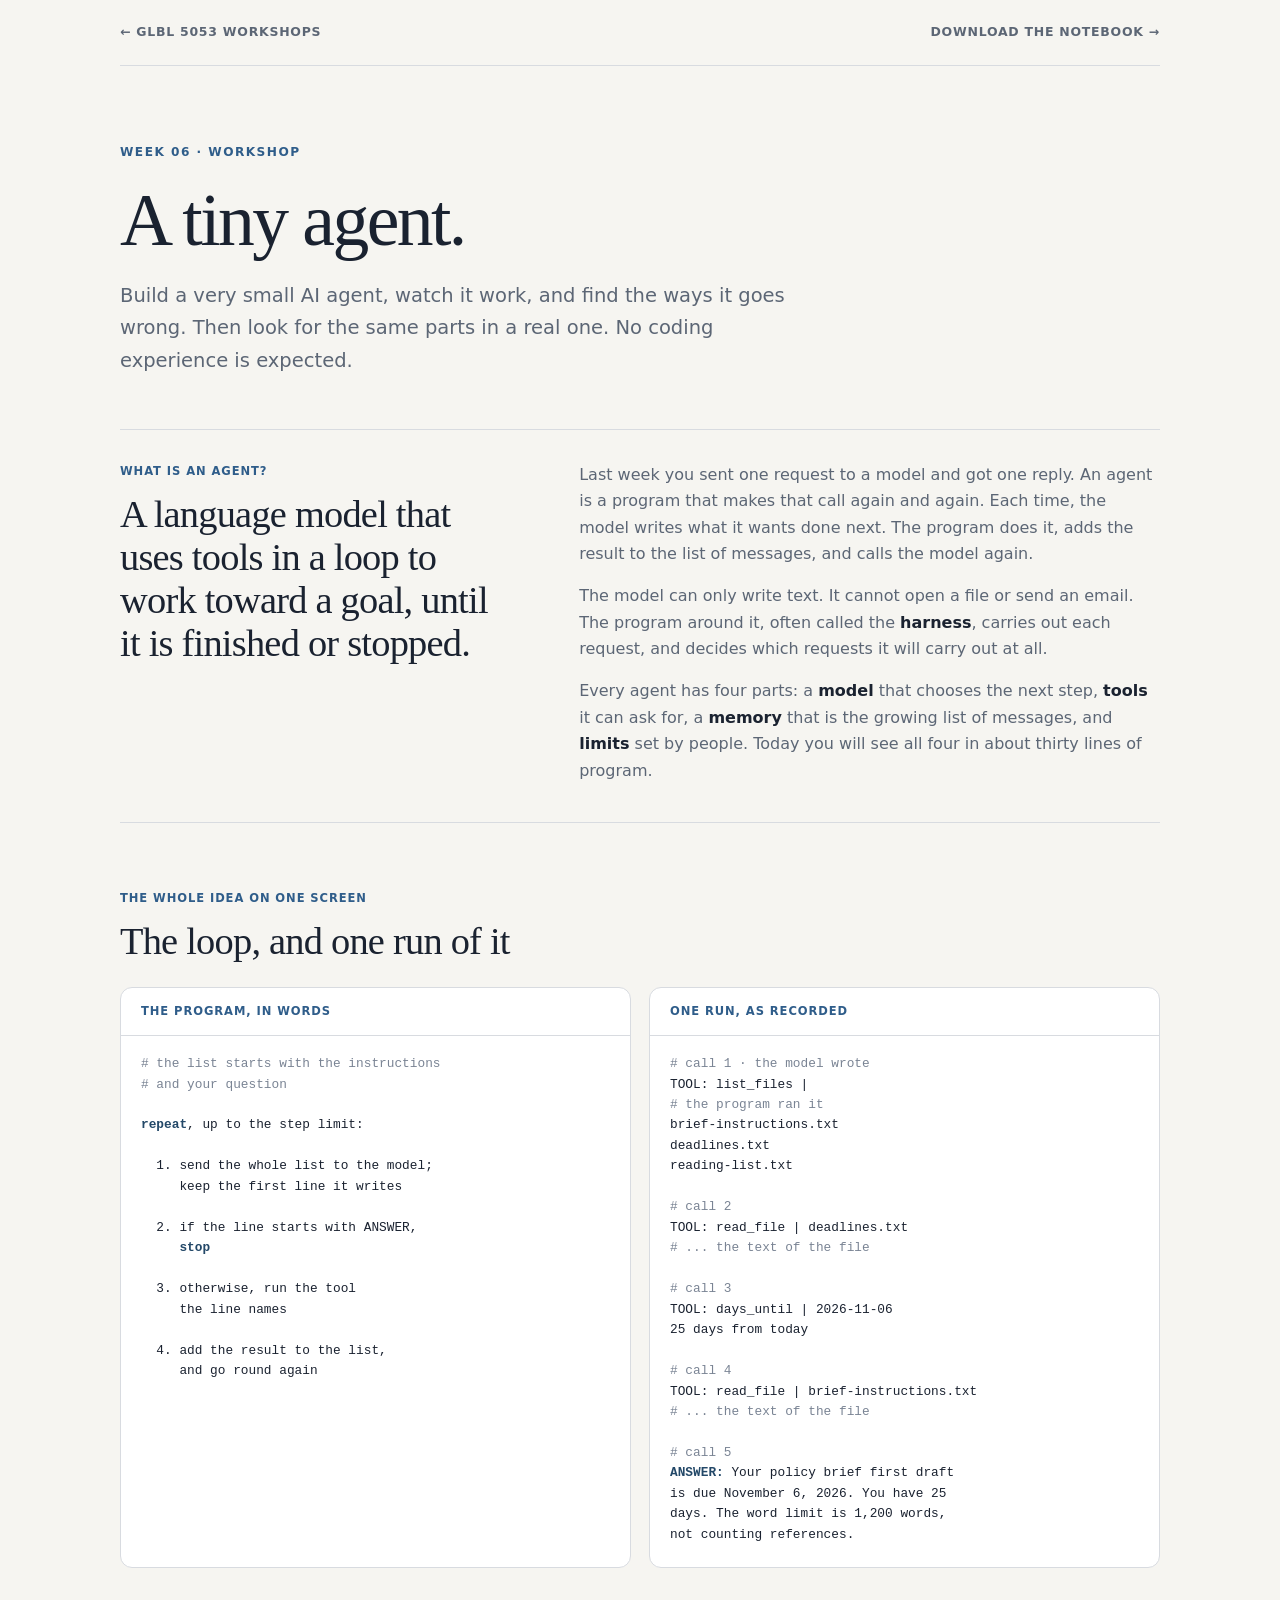
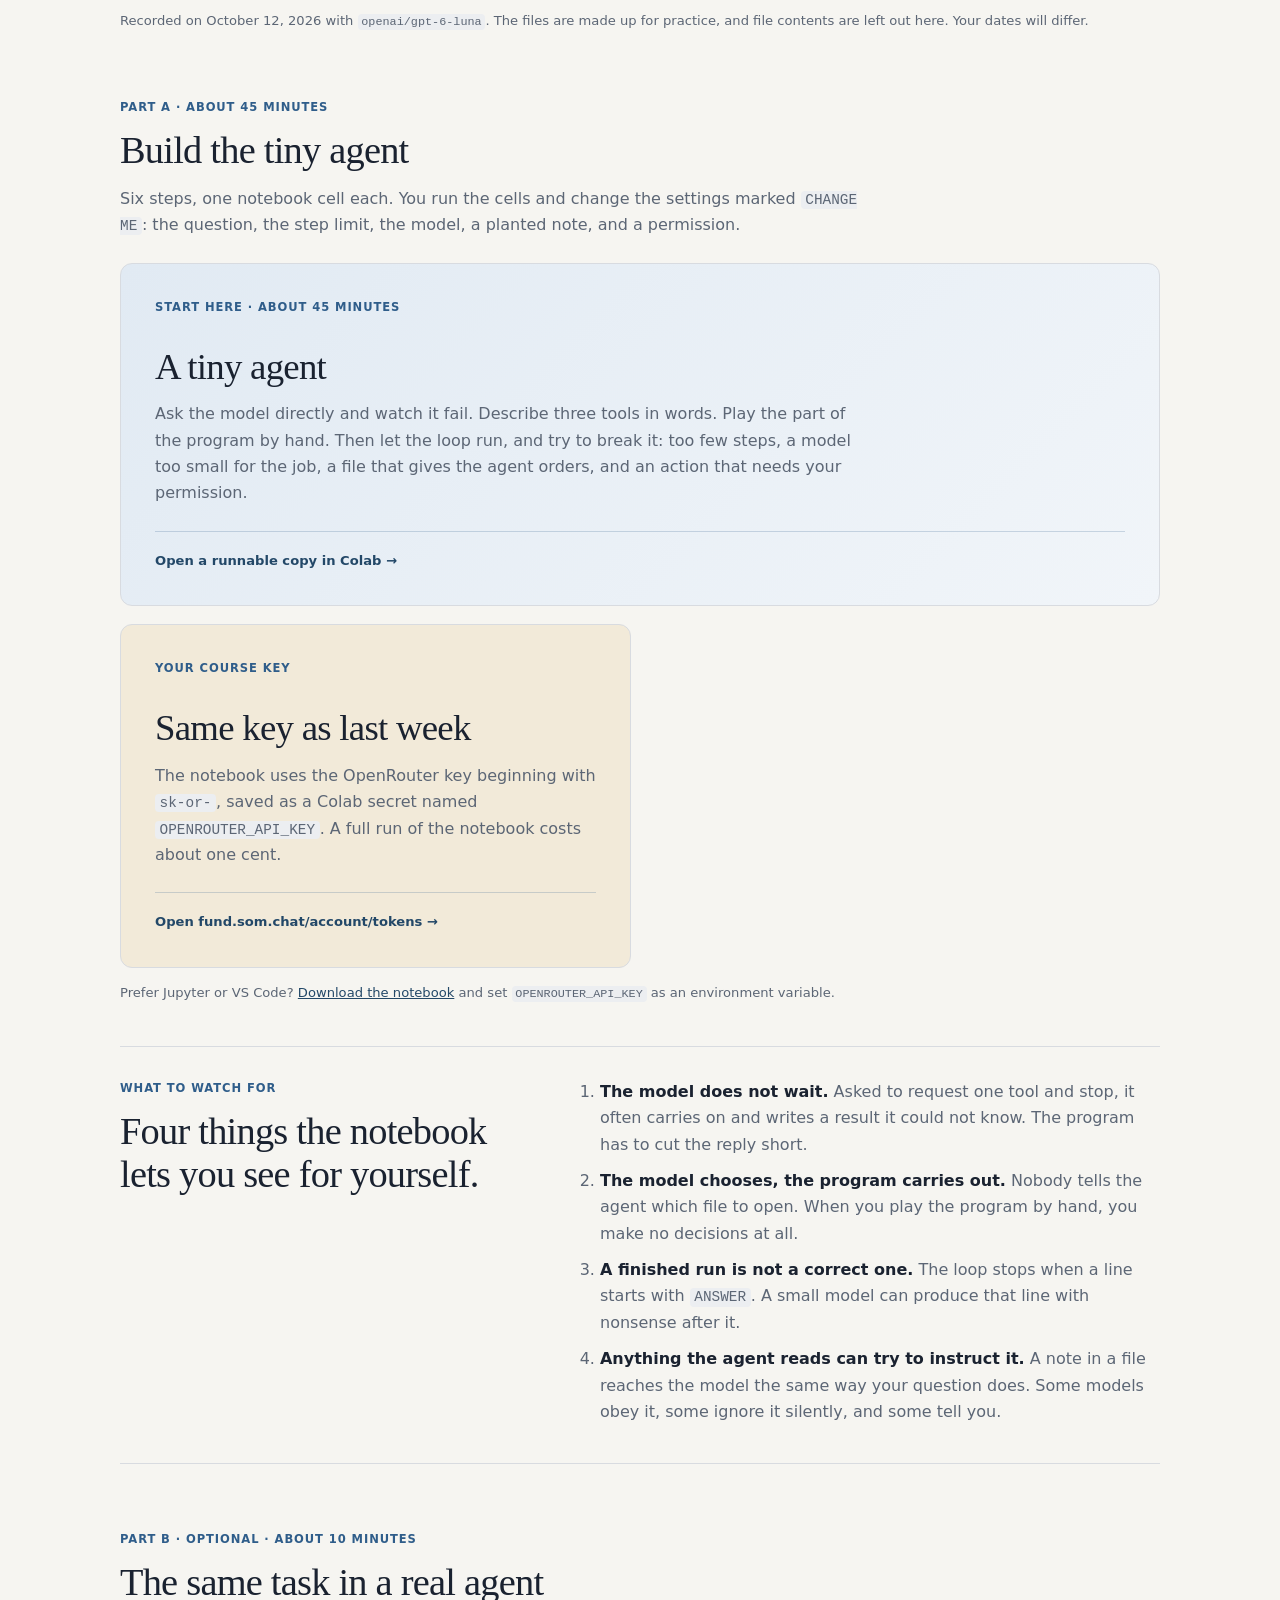
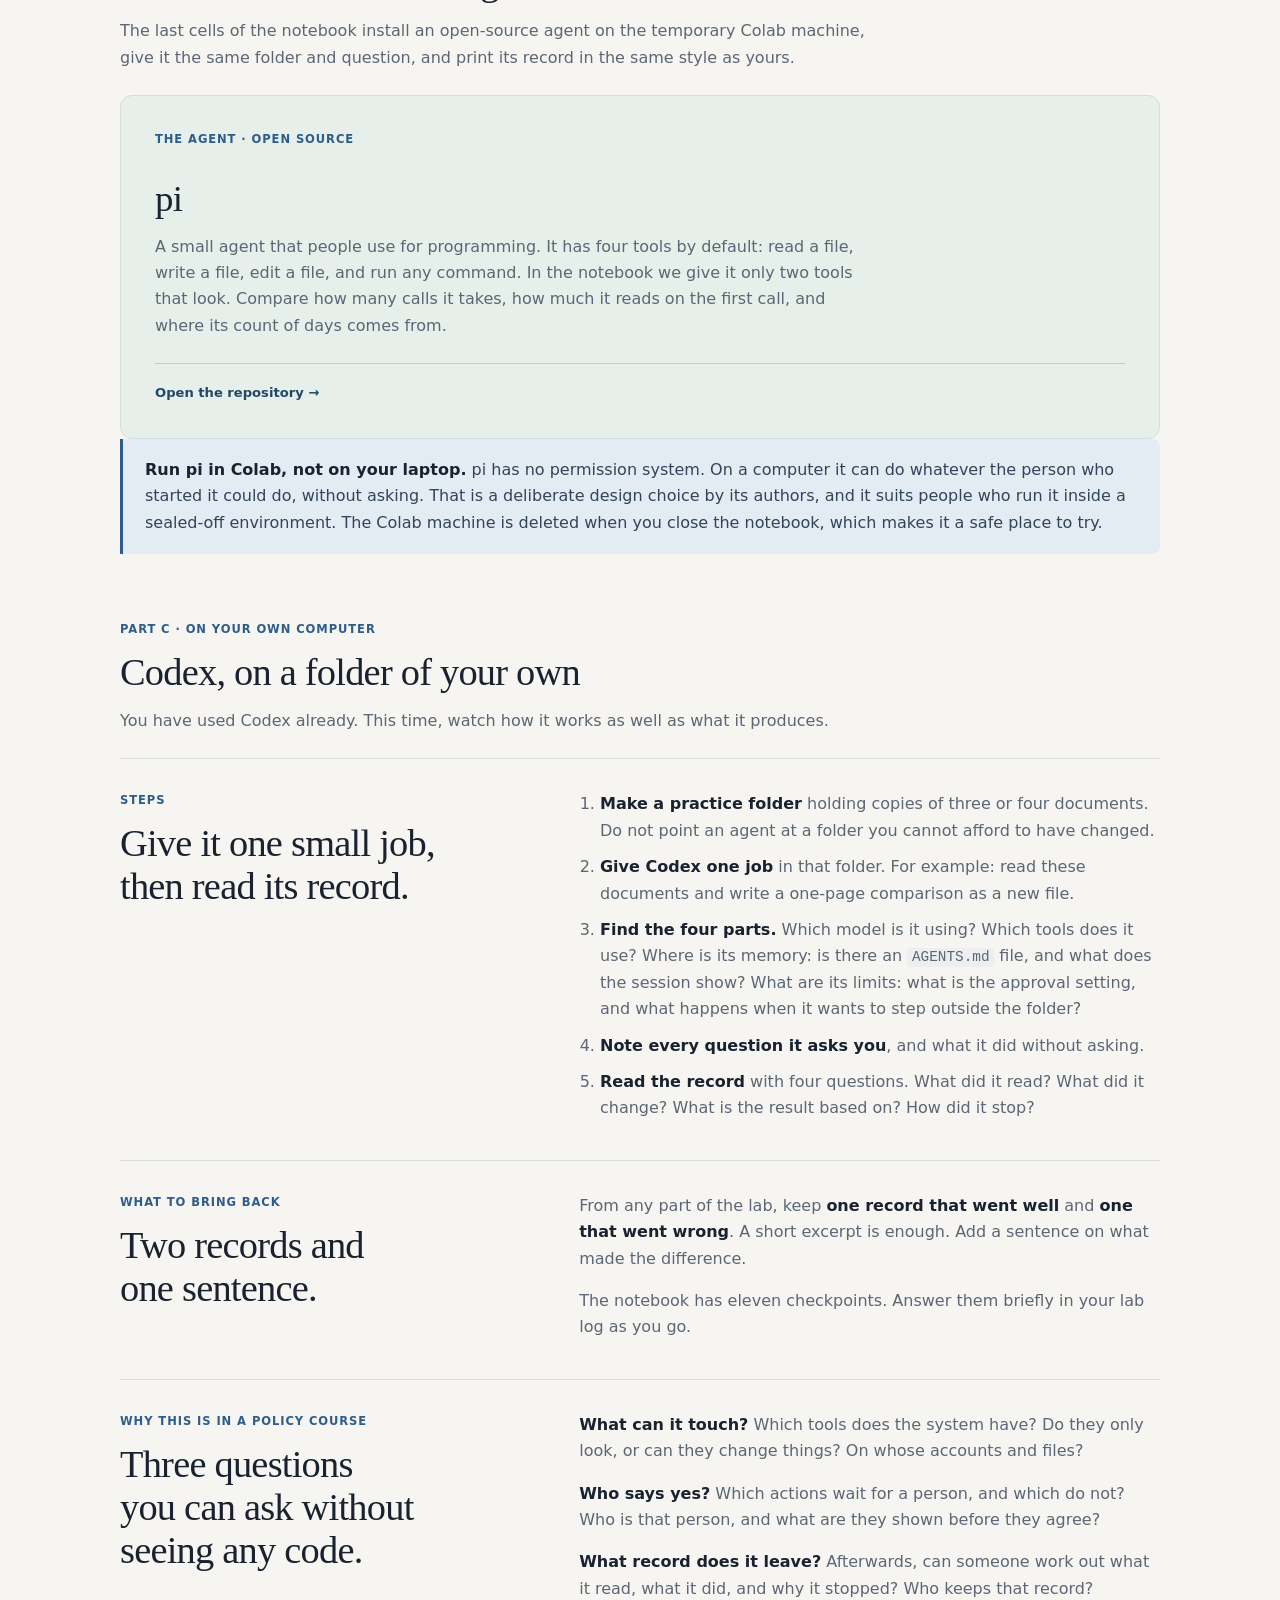
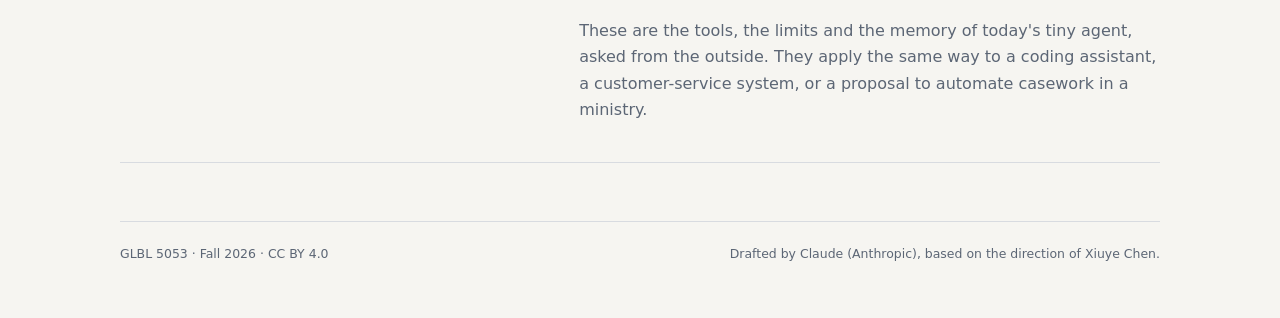
==== week-06/index.html @ 22d1cc76 "Publish Week 6: a tiny agent (lab page and notebook) Adds week-06/ with the workshop page and tiny-a" ====
<!doctype html>
<html lang="en">
<head>
  <meta charset="utf-8">
  <meta name="viewport" content="width=device-width,initial-scale=1">
  <meta name="description" content="GLBL 5053 Week 6: build a very small AI agent, watch it work, find the ways it goes wrong, and look for the same parts in a real one.">
  <meta name="theme-color" content="#f6f5f1">
  <title>Week 6 · A Tiny Agent</title>
  <link rel="stylesheet" href="../assets/site.css">
</head>
<body>
  <nav class="sitebar">
    <a href="../index.html">← GLBL 5053 Workshops</a>
    <a href="tiny-agent.ipynb" download>Download the notebook →</a>
  </nav>
  <main class="shell">
    <header class="hero">
      <p class="kicker">Week 06 · Workshop</p>
      <h1>A tiny agent.</h1>
      <p class="lede">Build a very small AI agent, watch it work, and find the ways it goes wrong. Then look for the same parts in a real one. No coding experience is expected.</p>
    </header>

    <section class="split" aria-labelledby="what">
      <div>
        <p class="eyebrow">What is an agent?</p>
        <h2 id="what">A language model that uses tools in a loop to work toward a goal, until it is finished or stopped.</h2>
      </div>
      <div class="copy">
        <p>Last week you sent one request to a model and got one reply. An agent is a program that makes that call again and again. Each time, the model writes what it wants done next. The program does it, adds the result to the list of messages, and calls the model again.</p>
        <p>The model can only write text. It cannot open a file or send an email. The program around it, often called the <strong>harness</strong>, carries out each request, and decides which requests it will carry out at all.</p>
        <p>Every agent has four parts: a <strong>model</strong> that chooses the next step, <strong>tools</strong> it can ask for, a <strong>memory</strong> that is the growing list of messages, and <strong>limits</strong> set by people. Today you will see all four in about thirty lines of program.</p>
      </div>
    </section>

    <div class="section-heading">
      <p class="eyebrow">The whole idea on one screen</p>
      <h2>The loop, and one run of it</h2>
    </div>
    <section class="wire" aria-label="The agent loop and a recorded run">
      <figure>
        <figcaption>The program, in words</figcaption>
<pre><span class="c"># the list starts with the instructions</span>
<span class="c"># and your question</span>

<span class="n">repeat</span>, up to the step limit:

  1. send the whole list to the model;
     keep the first line it writes

  2. if the line starts with ANSWER,
     <span class="n">stop</span>

  3. otherwise, run the tool
     the line names

  4. add the result to the list,
     and go round again</pre>
      </figure>
      <figure>
        <figcaption>One run, as recorded</figcaption>
<pre><span class="c"># call 1 · the model wrote</span>
TOOL: list_files |
<span class="c"># the program ran it</span>
brief-instructions.txt
deadlines.txt
reading-list.txt

<span class="c"># call 2</span>
TOOL: read_file | deadlines.txt
<span class="c"># ... the text of the file</span>

<span class="c"># call 3</span>
TOOL: days_until | 2026-11-06
25 days from today

<span class="c"># call 4</span>
TOOL: read_file | brief-instructions.txt
<span class="c"># ... the text of the file</span>

<span class="c"># call 5</span>
<span class="n">ANSWER:</span> Your policy brief first draft
is due November 6, 2026. You have 25
days. The word limit is 1,200 words,
not counting references.</pre>
      </figure>
    </section>
    <p class="caption">Recorded on October 12, 2026 with <code>openai/gpt-6-luna</code>. The files are made up for practice, and file contents are left out here. Your dates will differ.</p>

    <div class="section-heading">
      <p class="eyebrow">Part A · about 45 minutes</p>
      <h2>Build the tiny agent</h2>
      <p>Six steps, one notebook cell each. You run the cells and change the settings marked <code>CHANGE ME</code>: the question, the step limit, the model, a planted note, and a permission.</p>
    </div>
    <section class="cards" aria-label="Part A materials">
      <a class="card featured" href="https://colab.research.google.com/github/glbl5053/labs/blob/main/week-06/tiny-agent.ipynb" target="_blank" rel="noopener noreferrer">
        <span class="tag">Start here · about 45 minutes</span>
        <h3>A tiny agent</h3>
        <p>Ask the model directly and watch it fail. Describe three tools in words. Play the part of the program by hand. Then let the loop run, and try to break it: too few steps, a model too small for the job, a file that gives the agent orders, and an action that needs your permission.</p>
        <span class="go">Open a runnable copy in Colab →</span>
      </a>
      <a class="card warm" href="https://fund.som.chat/account/tokens" target="_blank" rel="noopener noreferrer">
        <span class="tag">Your course key</span>
        <h3>Same key as last week</h3>
        <p>The notebook uses the OpenRouter key beginning with <code>sk-or-</code>, saved as a Colab secret named <code>OPENROUTER_API_KEY</code>. A full run of the notebook costs about one cent.</p>
        <span class="go">Open fund.som.chat/account/tokens →</span>
      </a>
    </section>
    <p class="caption" style="margin-top:14px">Prefer Jupyter or VS Code? <a href="tiny-agent.ipynb" download>Download the notebook</a> and set <code>OPENROUTER_API_KEY</code> as an environment variable.</p>

    <section class="split" aria-labelledby="watch">
      <div>
        <p class="eyebrow">What to watch for</p>
        <h2 id="watch">Four things the notebook lets you see for yourself.</h2>
      </div>
      <div class="copy">
        <ol>
          <li><strong>The model does not wait.</strong> Asked to request one tool and stop, it often carries on and writes a result it could not know. The program has to cut the reply short.</li>
          <li><strong>The model chooses, the program carries out.</strong> Nobody tells the agent which file to open. When you play the program by hand, you make no decisions at all.</li>
          <li><strong>A finished run is not a correct one.</strong> The loop stops when a line starts with <code>ANSWER</code>. A small model can produce that line with nonsense after it.</li>
          <li><strong>Anything the agent reads can try to instruct it.</strong> A note in a file reaches the model the same way your question does. Some models obey it, some ignore it silently, and some tell you.</li>
        </ol>
      </div>
    </section>

    <div class="section-heading">
      <p class="eyebrow">Part B · optional · about 10 minutes</p>
      <h2>The same task in a real agent</h2>
      <p>The last cells of the notebook install an open-source agent on the temporary Colab machine, give it the same folder and question, and print its record in the same style as yours.</p>
    </div>
    <section class="cards" aria-label="Part B materials">
      <a class="card cool featured" href="https://github.com/earendil-works/pi" target="_blank" rel="noopener noreferrer">
        <span class="tag">The agent · open source</span>
        <h3>pi</h3>
        <p>A small agent that people use for programming. It has four tools by default: read a file, write a file, edit a file, and run any command. In the notebook we give it only two tools that look. Compare how many calls it takes, how much it reads on the first call, and where its count of days comes from.</p>
        <span class="go">Open the repository →</span>
      </a>
    </section>
    <aside class="notice">
      <strong>Run pi in Colab, not on your laptop.</strong>
      pi has no permission system. On a computer it can do whatever the person who started it could do, without asking. That is a deliberate design choice by its authors, and it suits people who run it inside a sealed-off environment. The Colab machine is deleted when you close the notebook, which makes it a safe place to try.
    </aside>

    <div class="section-heading">
      <p class="eyebrow">Part C · on your own computer</p>
      <h2>Codex, on a folder of your own</h2>
      <p>You have used Codex already. This time, watch how it works as well as what it produces.</p>
    </div>
    <section class="split" aria-labelledby="codex">
      <div>
        <p class="eyebrow">Steps</p>
        <h2 id="codex">Give it one small job, then read its record.</h2>
      </div>
      <div class="copy">
        <ol>
          <li><strong>Make a practice folder</strong> holding copies of three or four documents. Do not point an agent at a folder you cannot afford to have changed.</li>
          <li><strong>Give Codex one job</strong> in that folder. For example: read these documents and write a one-page comparison as a new file.</li>
          <li><strong>Find the four parts.</strong> Which model is it using? Which tools does it use? Where is its memory: is there an <code>AGENTS.md</code> file, and what does the session show? What are its limits: what is the approval setting, and what happens when it wants to step outside the folder?</li>
          <li><strong>Note every question it asks you</strong>, and what it did without asking.</li>
          <li><strong>Read the record</strong> with four questions. What did it read? What did it change? What is the result based on? How did it stop?</li>
        </ol>
      </div>
    </section>

    <section class="split" aria-labelledby="bring">
      <div>
        <p class="eyebrow">What to bring back</p>
        <h2 id="bring">Two records and one sentence.</h2>
      </div>
      <div class="copy">
        <p>From any part of the lab, keep <strong>one record that went well</strong> and <strong>one that went wrong</strong>. A short excerpt is enough. Add a sentence on what made the difference.</p>
        <p>The notebook has eleven checkpoints. Answer them briefly in your lab log as you go.</p>
      </div>
    </section>

    <section class="split" aria-labelledby="why">
      <div>
        <p class="eyebrow">Why this is in a policy course</p>
        <h2 id="why">Three questions you can ask without seeing any code.</h2>
      </div>
      <div class="copy">
        <p><strong>What can it touch?</strong> Which tools does the system have? Do they only look, or can they change things? On whose accounts and files?</p>
        <p><strong>Who says yes?</strong> Which actions wait for a person, and which do not? Who is that person, and what are they shown before they agree?</p>
        <p><strong>What record does it leave?</strong> Afterwards, can someone work out what it read, what it did, and why it stopped? Who keeps that record?</p>
        <p>These are the tools, the limits and the memory of today's tiny agent, asked from the outside. They apply the same way to a coding assistant, a customer-service system, or a proposal to automate casework in a ministry.</p>
      </div>
    </section>

    <footer>
      <span>GLBL 5053 · Fall 2026 · CC BY 4.0</span>
      <span>Drafted by Claude (Anthropic), based on the direction of Xiuye Chen.</span>
    </footer>
  </main>
</body>
</html>
---- assets/site.css ----
/* GLBL 5053 course pages. Layout adapted from CPSC 1710 lab-04.css. */
:root {
  --ink: #1a2230;
  --muted: #5c6675;
  --paper: #f6f5f1;
  --surface: #ffffff;
  --accent: #2f5d8a;
  --accent-deep: #234868;
  --tint: #e3ebf3;
  --tint-warm: #f2ead9;
  --tint-cool: #e6efe9;
  --line: #d8dbe0;
  --code-bg: #eceef1;
}

* { box-sizing: border-box; }

html { scroll-behavior: smooth; }

body {
  margin: 0;
  background: var(--paper);
  color: var(--ink);
  font: 16px/1.65 Inter, ui-sans-serif, system-ui, -apple-system, BlinkMacSystemFont, "Segoe UI", sans-serif;
  -webkit-font-smoothing: antialiased;
}

a { color: inherit; }

code {
  border-radius: 4px;
  background: var(--code-bg);
  padding: .08em .32em;
  font: .9em ui-monospace, SFMono-Regular, Menlo, Consolas, monospace;
  overflow-wrap: anywhere;
}

.sitebar {
  display: flex;
  flex-wrap: wrap;
  justify-content: space-between;
  gap: 8px 24px;
  width: min(1040px, calc(100% - 40px));
  margin: 0 auto;
  padding: 22px 0;
  border-bottom: 1px solid var(--line);
}

.sitebar a {
  color: var(--muted);
  font-size: .78rem;
  font-weight: 650;
  letter-spacing: .06em;
  text-decoration: none;
  text-transform: uppercase;
}

.sitebar a:hover { color: var(--ink); }

.shell {
  width: min(1040px, calc(100% - 40px));
  margin: 0 auto;
  padding: 76px 0 54px;
}

.hero {
  display: grid;
  grid-template-columns: minmax(0, 760px);
  margin-bottom: 52px;
}

.kicker {
  margin: 0 0 20px;
  color: var(--accent);
  font-size: .76rem;
  font-weight: 750;
  letter-spacing: .12em;
  text-transform: uppercase;
}

h1, h2, h3 { text-wrap: balance; }

h1 {
  max-width: 760px;
  margin: 0 0 22px;
  font: 520 clamp(2.5rem, 6vw, 4.6rem)/1.04 Georgia, "Times New Roman", serif;
  letter-spacing: -.035em;
}

.lede {
  max-width: 680px;
  margin: 0;
  color: var(--muted);
  font-size: clamp(1.05rem, 2vw, 1.22rem);
}

.split {
  display: grid;
  grid-template-columns: minmax(240px, .8fr) minmax(0, 1.2fr);
  gap: clamp(30px, 6vw, 72px);
  margin: 0 0 42px;
  padding: 32px 0 38px;
  border-top: 1px solid var(--line);
  border-bottom: 1px solid var(--line);
}

.split + .split { margin-top: -42px; border-top: 0; }

.eyebrow {
  margin: 0 0 12px;
  color: var(--accent);
  font-size: .72rem;
  font-weight: 750;
  letter-spacing: .08em;
  text-transform: uppercase;
}

.split h2,
.section-heading h2 {
  margin: 0;
  font: 520 clamp(1.65rem, 3.2vw, 2.4rem)/1.12 Georgia, "Times New Roman", serif;
  letter-spacing: -.02em;
}

.copy p,
.copy li { color: var(--muted); }
.copy p { margin: 0 0 16px; }
.copy p:last-child { margin-bottom: 0; }
.copy strong { color: var(--ink); }
.copy ol, .copy ul { margin: 0; padding-left: 1.3rem; }
.copy li { margin-bottom: 10px; }
.copy li:last-child { margin-bottom: 0; }
.copy ul + p, .copy ol + p { margin-top: 16px; }
.copy a { color: var(--accent-deep); text-underline-offset: 3px; }

.notice {
  margin: 0 0 30px;
  border-left: 3px solid var(--accent);
  border-radius: 0 8px 8px 0;
  background: var(--tint);
  padding: 18px 22px;
  color: #33445a;
}

.notice strong { color: var(--ink); }
.notice a { color: var(--accent-deep); }

.section-heading {
  max-width: 760px;
  margin: 66px 0 24px;
}

.section-heading p:not(.eyebrow) {
  margin: 14px 0 0;
  color: var(--muted);
}

.cards {
  display: grid;
  grid-template-columns: repeat(2, minmax(0, 1fr));
  gap: 18px;
}

.card {
  display: flex;
  min-height: 250px;
  flex-direction: column;
  border: 1px solid var(--line);
  border-radius: 12px;
  background: var(--surface);
  padding: clamp(24px, 4vw, 34px);
  color: inherit;
  text-decoration: none;
  transition: border-color .18s ease, transform .18s ease;
}

a.card:hover {
  border-color: #a9b6c6;
  transform: translateY(-2px);
}

.card.featured {
  grid-column: 1 / -1;
  background: linear-gradient(135deg, #e1eaf3, #f1f5f9);
}

.card.cool { background: var(--tint-cool); }
.card.warm { background: var(--tint-warm); }
.card.tint { background: var(--tint); }

.tag {
  align-self: flex-start;
  color: var(--accent);
  font-size: .72rem;
  font-weight: 750;
  letter-spacing: .08em;
  text-transform: uppercase;
}

.card h2,
.card h3 {
  max-width: 720px;
  margin: 30px 0 14px;
  font: 520 clamp(1.55rem, 3.2vw, 2.3rem)/1.1 Georgia, "Times New Roman", serif;
  letter-spacing: -.02em;
}

.card p {
  max-width: 720px;
  margin: 0 0 24px;
  color: var(--muted);
}

.go {
  margin-top: auto;
  padding-top: 18px;
  border-top: 1px solid rgba(47, 93, 138, .22);
  color: var(--accent-deep);
  font-size: .82rem;
  font-weight: 700;
}

/* Request / response anatomy */
.wire {
  display: grid;
  grid-template-columns: repeat(2, minmax(0, 1fr));
  gap: 18px;
  margin: 0 0 42px;
}

.wire figure {
  margin: 0;
  min-width: 0;
  border: 1px solid var(--line);
  border-radius: 12px;
  background: var(--surface);
  overflow: hidden;
}

.wire figcaption {
  padding: 14px 20px;
  border-bottom: 1px solid var(--line);
  color: var(--accent);
  font-size: .72rem;
  font-weight: 750;
  letter-spacing: .08em;
  text-transform: uppercase;
}

.wire pre {
  margin: 0;
  padding: 18px 20px 22px;
  overflow-x: auto;
  color: var(--ink);
  font: .8rem/1.6 ui-monospace, SFMono-Regular, Menlo, Consolas, monospace;
}

.wire .n { color: var(--accent-deep); font-weight: 700; }
.wire .c { color: #7a8494; }

/* Full-width figure with a caption block */
.figure {
  margin: 18px 0 14px;
  border: 1px solid var(--line);
  border-radius: 12px;
  background: var(--surface);
  overflow: hidden;
}

.figure img {
  display: block;
  width: 100%;
  height: auto;
  background: #fff;
  border-bottom: 1px solid var(--line);
}

.figure figcaption { padding: clamp(24px, 4vw, 34px); }
.figure figcaption p { max-width: 760px; margin: 14px 0 0; color: var(--muted); }
.figure figcaption strong { color: var(--ink); }
.figure figcaption a { color: var(--accent-deep); text-underline-offset: 3px; }

/* Tables */
.table-wrap {
  margin: 0 0 14px;
  overflow-x: auto;
  border: 1px solid var(--line);
  border-radius: 12px;
  background: var(--surface);
}

table {
  width: 100%;
  min-width: 720px;
  border-collapse: collapse;
  font-size: .9rem;
}

th, td {
  padding: 12px 16px;
  border-bottom: 1px solid var(--line);
  text-align: left;
  vertical-align: top;
}

tr:last-child td { border-bottom: 0; }

th {
  background: #f1f3f6;
  color: var(--muted);
  font-size: .72rem;
  font-weight: 750;
  letter-spacing: .06em;
  text-transform: uppercase;
  white-space: nowrap;
}

td.num, th.num { text-align: right; font-variant-numeric: tabular-nums; white-space: nowrap; }
td code { white-space: nowrap; }
td .sub { display: block; color: var(--muted); font-size: .82rem; }

.tier {
  display: inline-block;
  border-radius: 999px;
  background: var(--tint);
  padding: .1em .7em;
  color: var(--accent-deep);
  font-size: .74rem;
  font-weight: 700;
  white-space: nowrap;
}

.caption {
  margin: 0 0 42px;
  color: var(--muted);
  font-size: .82rem;
}

.caption a { color: var(--accent-deep); }

.prose {
  max-width: 760px;
  margin: 0 0 24px;
  color: var(--muted);
}

.prose strong { color: var(--ink); }
.prose a { color: var(--accent-deep); text-underline-offset: 3px; }

footer {
  display: flex;
  flex-wrap: wrap;
  justify-content: space-between;
  gap: 8px 24px;
  margin-top: 58px;
  padding-top: 22px;
  border-top: 1px solid var(--line);
  color: var(--muted);
  font-size: .78rem;
}

:focus-visible {
  outline: 3px solid #7897ba;
  outline-offset: 4px;
}

@media (max-width: 680px) {
  .sitebar, .shell { width: min(100% - 32px, 1040px); }
  .shell { padding-top: 48px; }
  .hero { margin-bottom: 38px; }
  .split, .cards, .wire { grid-template-columns: 1fr; }
  .card.featured { grid-column: auto; }
  .card { min-height: 220px; }
}

@media (prefers-reduced-motion: reduce) {
  * { scroll-behavior: auto !important; transition: none !important; }
}

@media print {
  body { background: #fff; }
  .sitebar { display: none; }
  .shell { width: auto; padding: 0; }
  .cards, .wire { display: block; }
  .card, .wire figure { min-height: 0; margin-bottom: 18px; break-inside: avoid; }
}
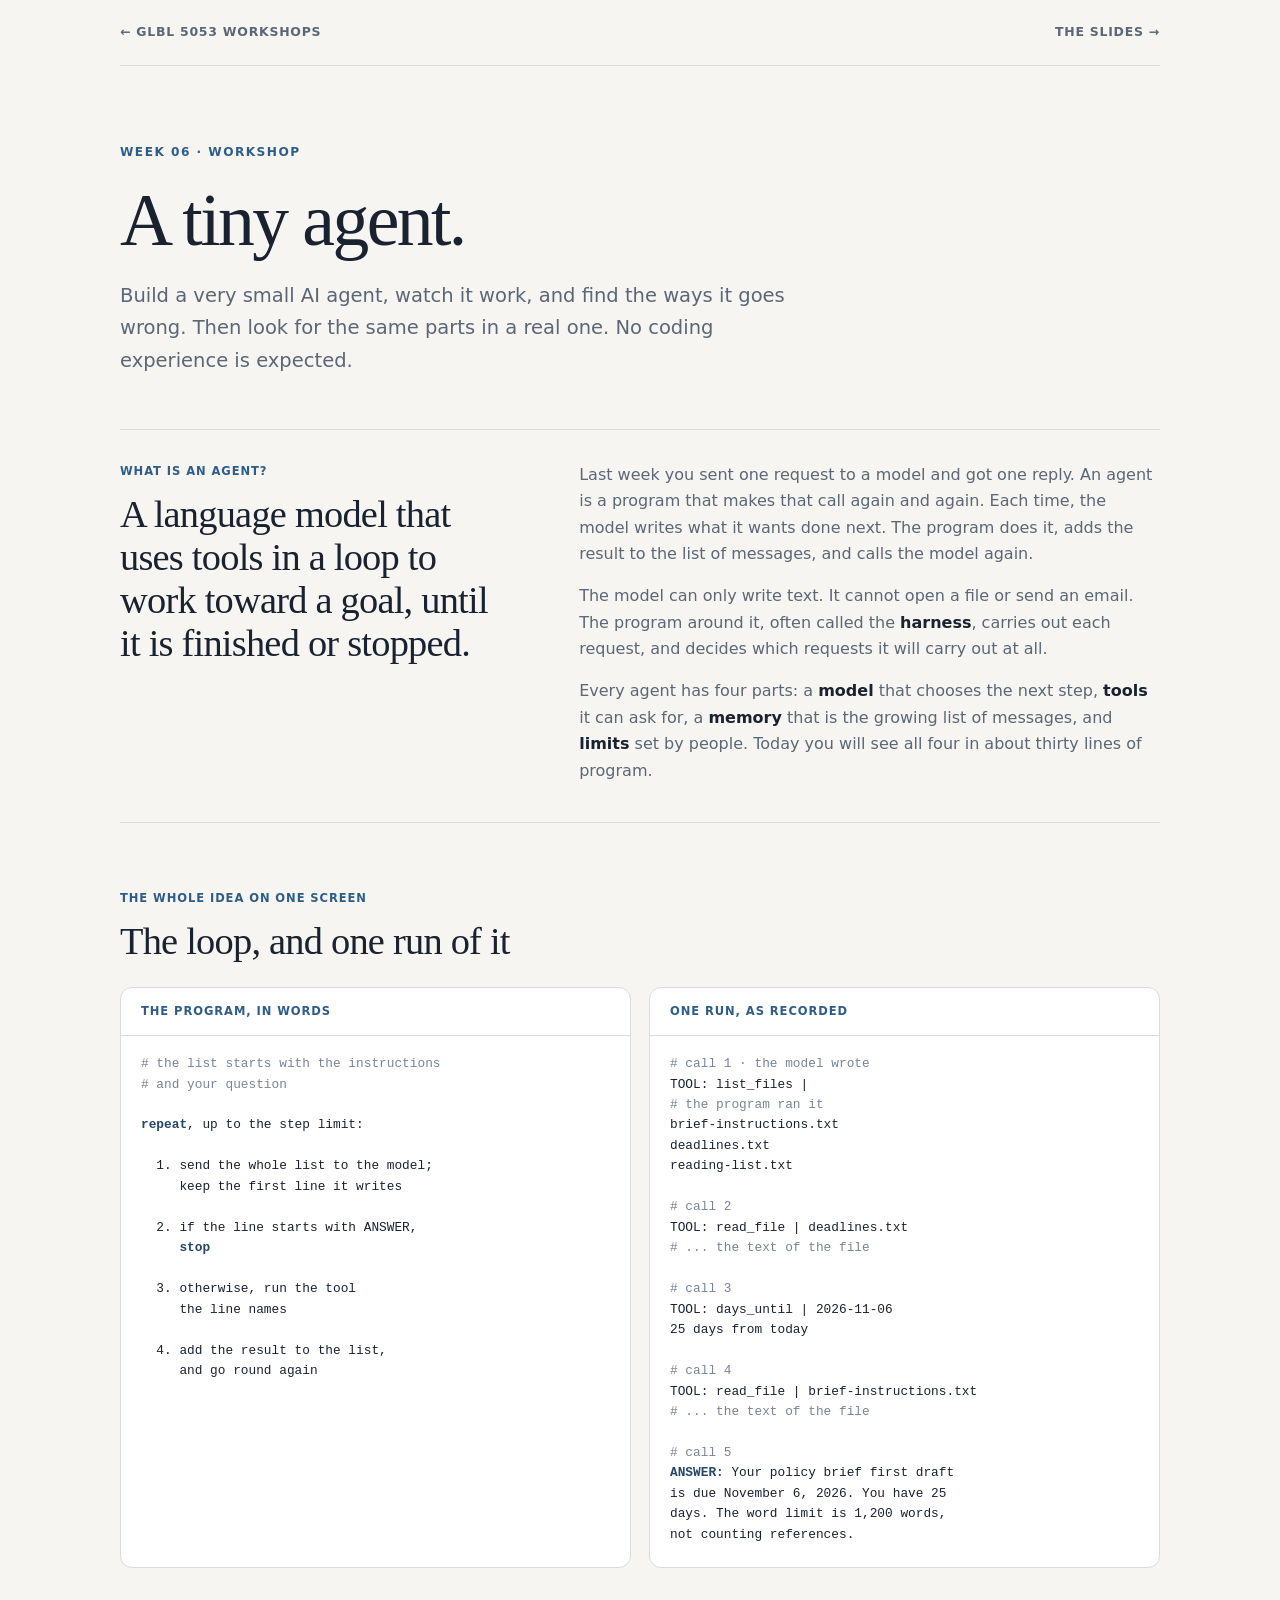
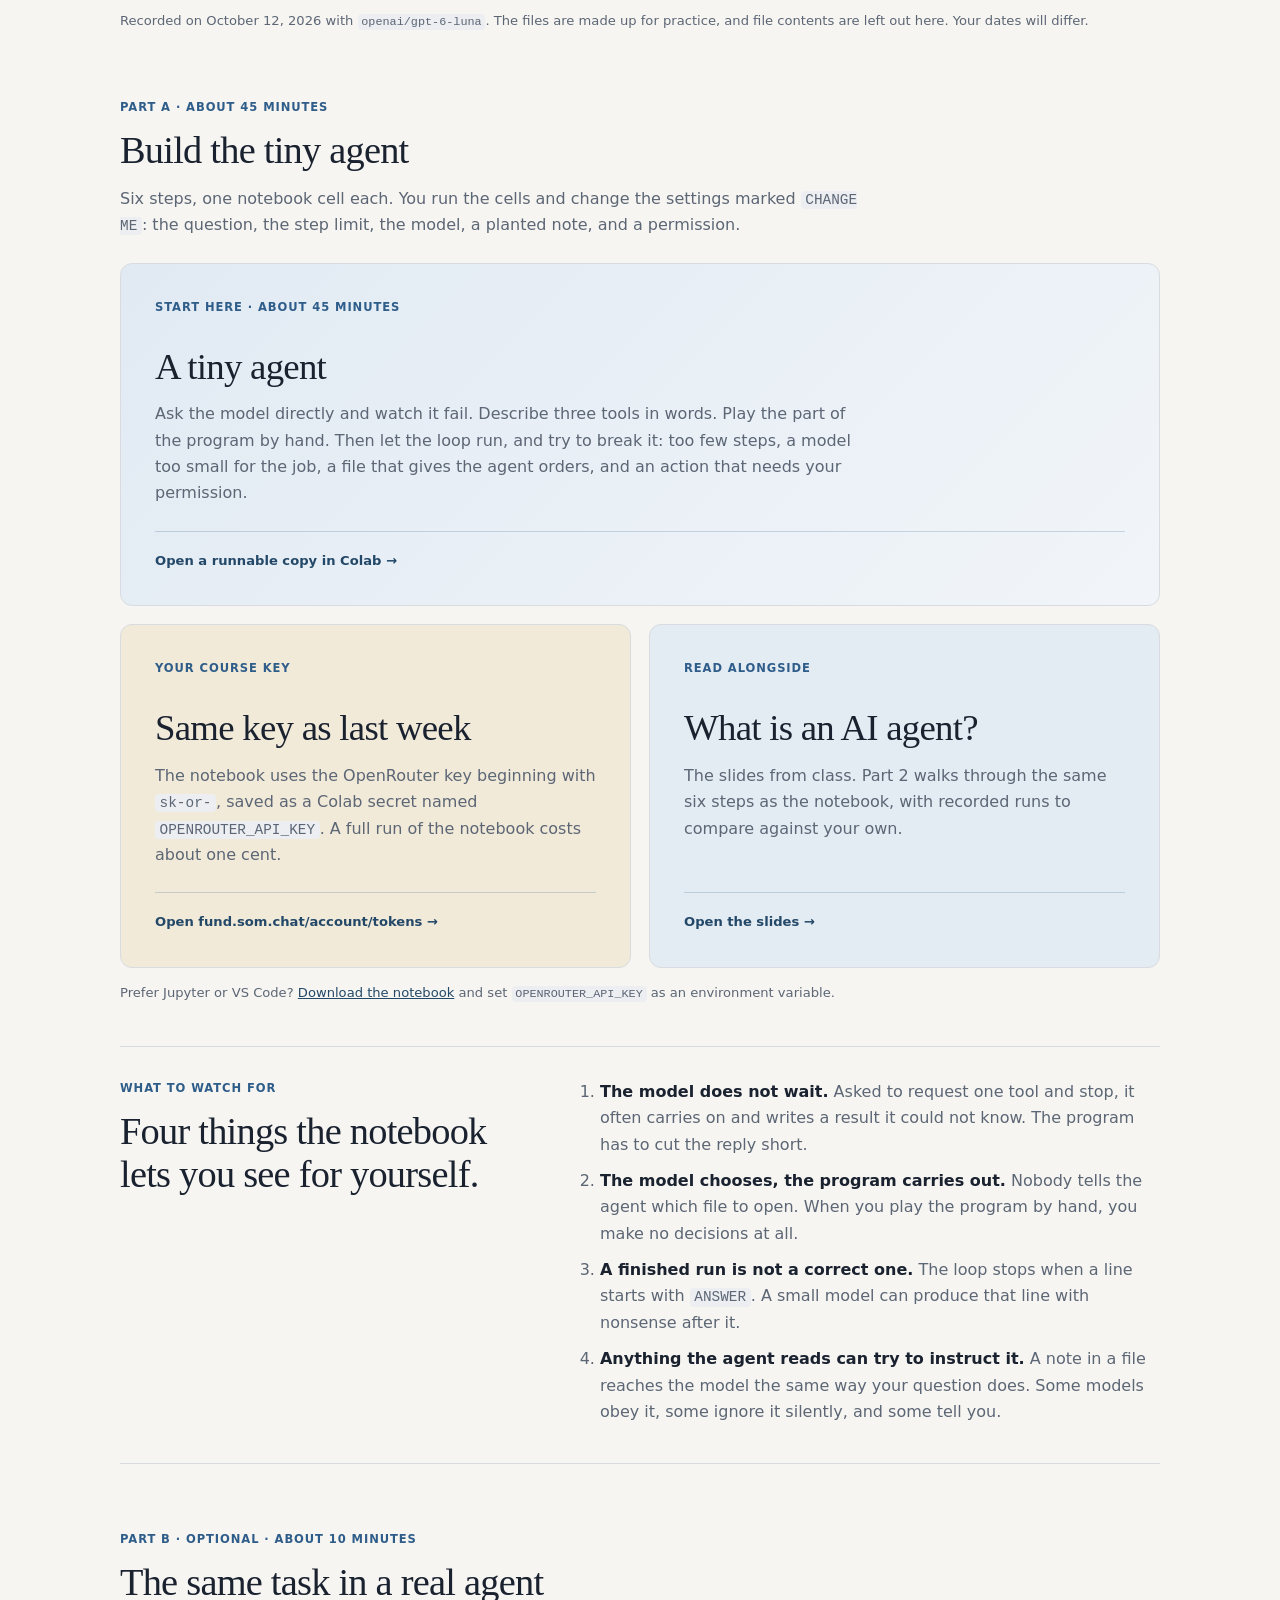
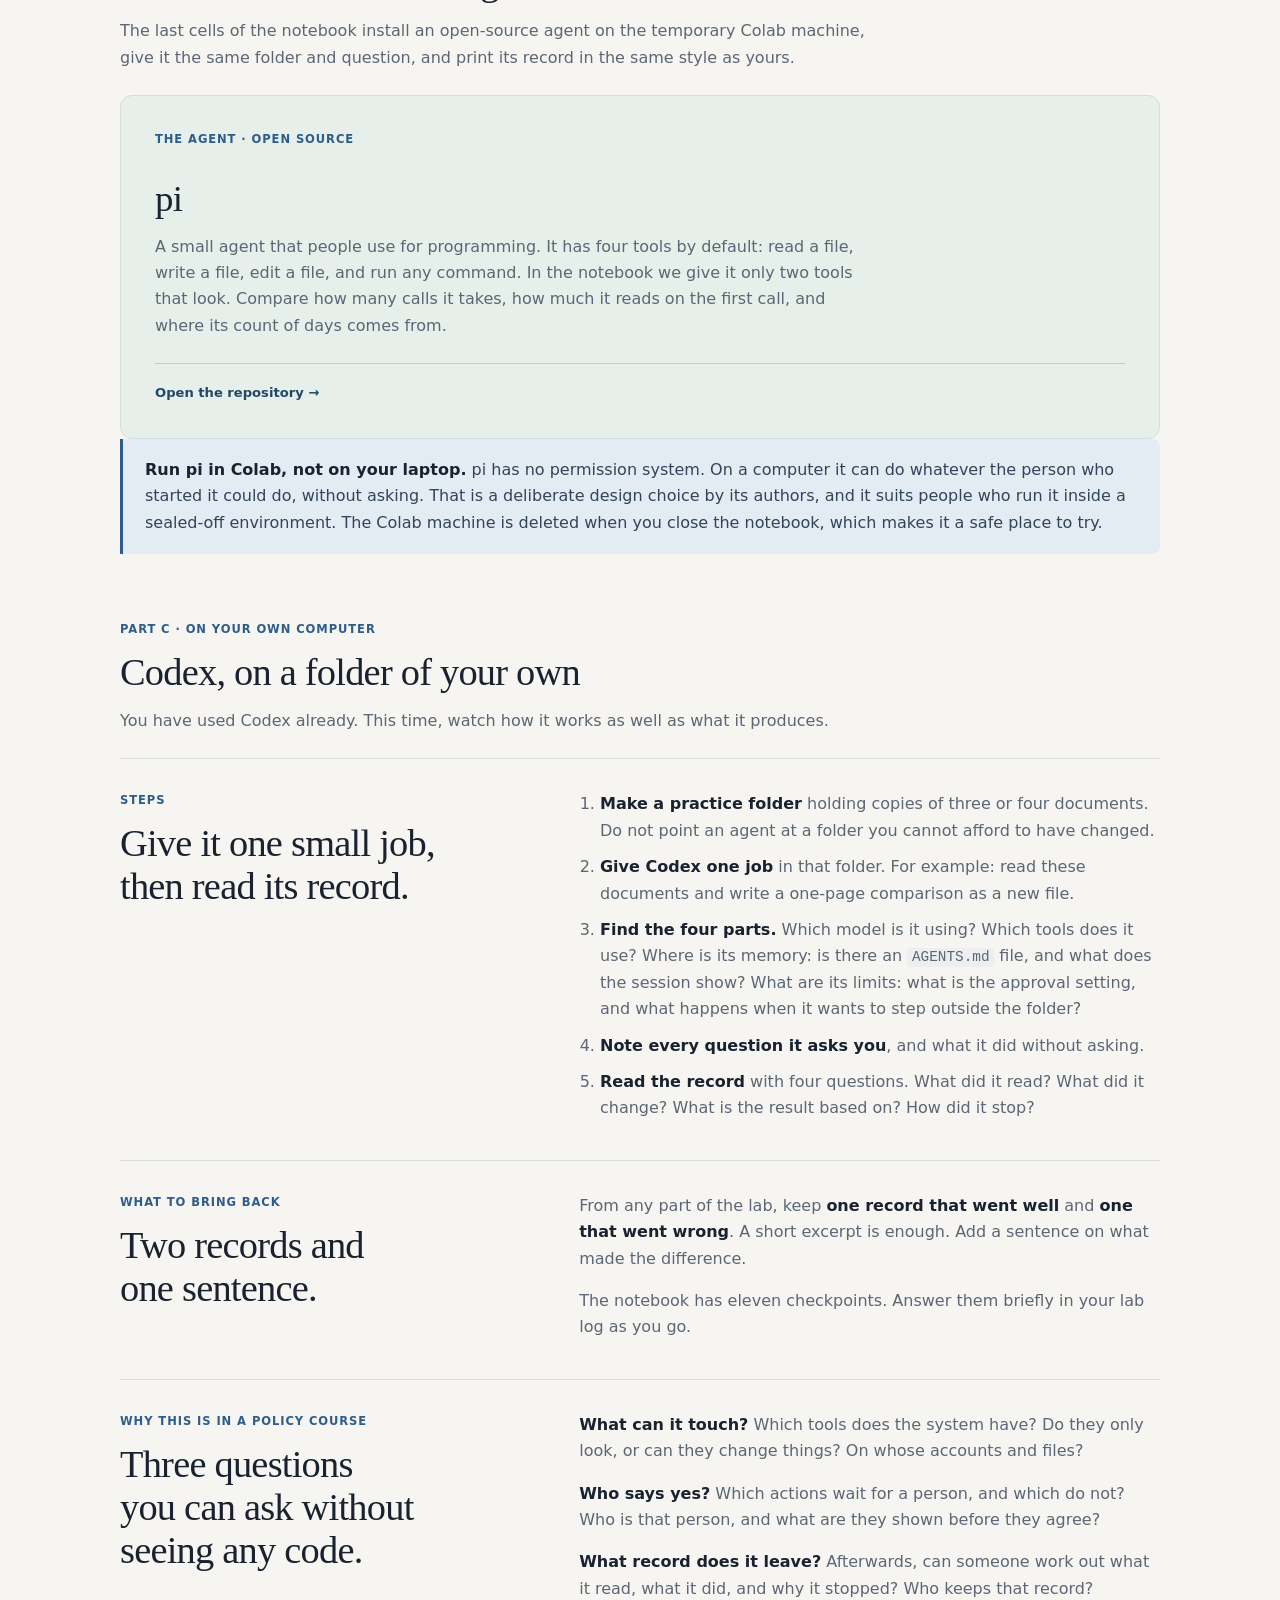
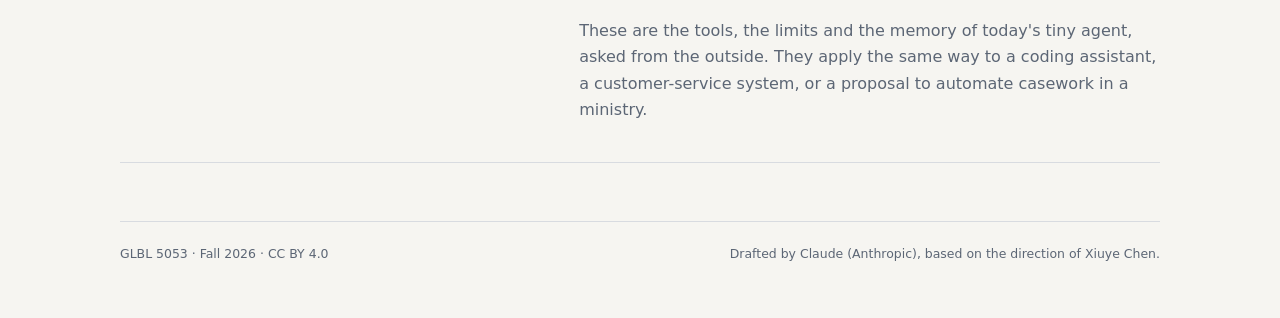
==== commit 36f1e871: "Publish the Week 6 slides: What is an AI agent? Adds the deck as one self-contained file and links i" ====
--- a/week-06/index.html
+++ b/week-06/index.html
@@ -11,7 +11,7 @@
 <body>
   <nav class="sitebar">
     <a href="../index.html">← GLBL 5053 Workshops</a>
-    <a href="tiny-agent.ipynb" download>Download the notebook →</a>
+    <a href="what-is-an-agent.html">The slides →</a>
   </nav>
   <main class="shell">
     <header class="hero">
@@ -104,6 +104,12 @@
         <p>The notebook uses the OpenRouter key beginning with <code>sk-or-</code>, saved as a Colab secret named <code>OPENROUTER_API_KEY</code>. A full run of the notebook costs about one cent.</p>
         <span class="go">Open fund.som.chat/account/tokens →</span>
       </a>
+      <a class="card tint" href="what-is-an-agent.html">
+        <span class="tag">Read alongside</span>
+        <h3>What is an AI agent?</h3>
+        <p>The slides from class. Part 2 walks through the same six steps as the notebook, with recorded runs to compare against your own.</p>
+        <span class="go">Open the slides →</span>
+      </a>
     </section>
     <p class="caption" style="margin-top:14px">Prefer Jupyter or VS Code? <a href="tiny-agent.ipynb" download>Download the notebook</a> and set <code>OPENROUTER_API_KEY</code> as an environment variable.</p>
 
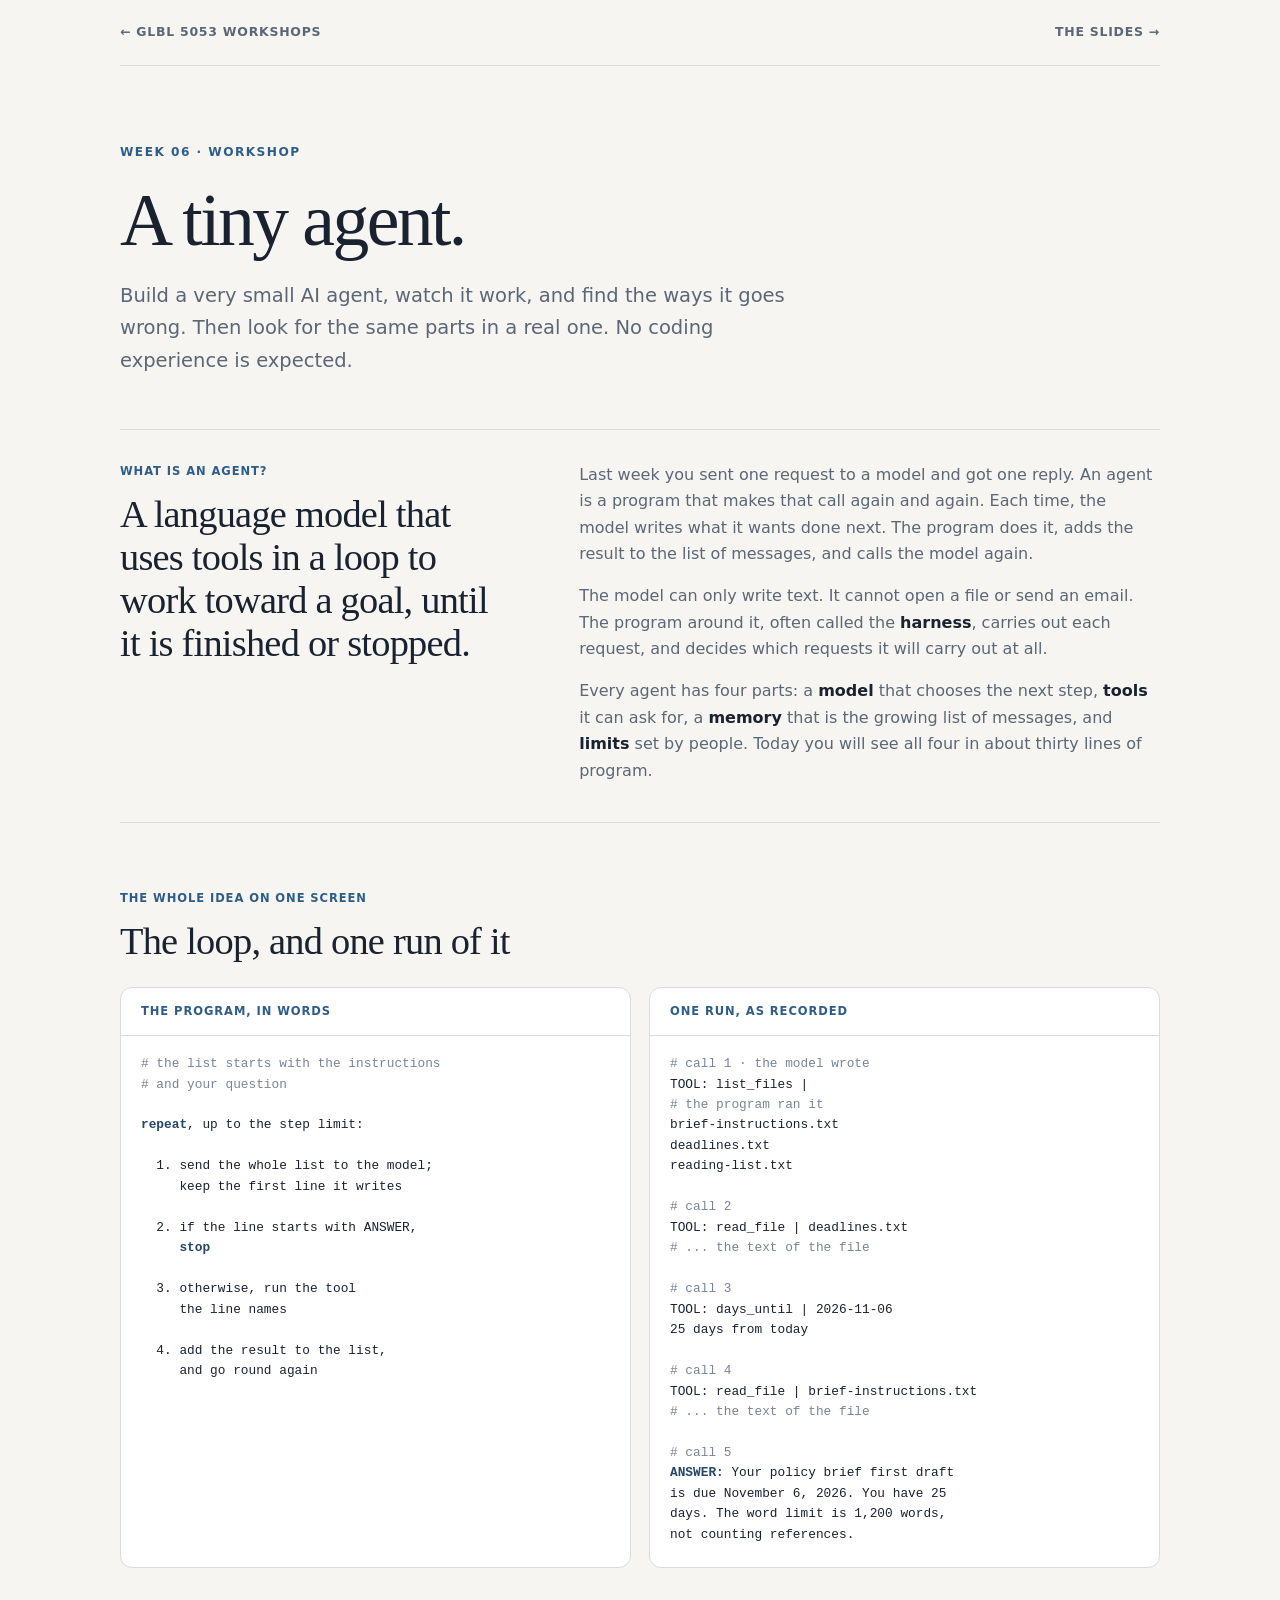
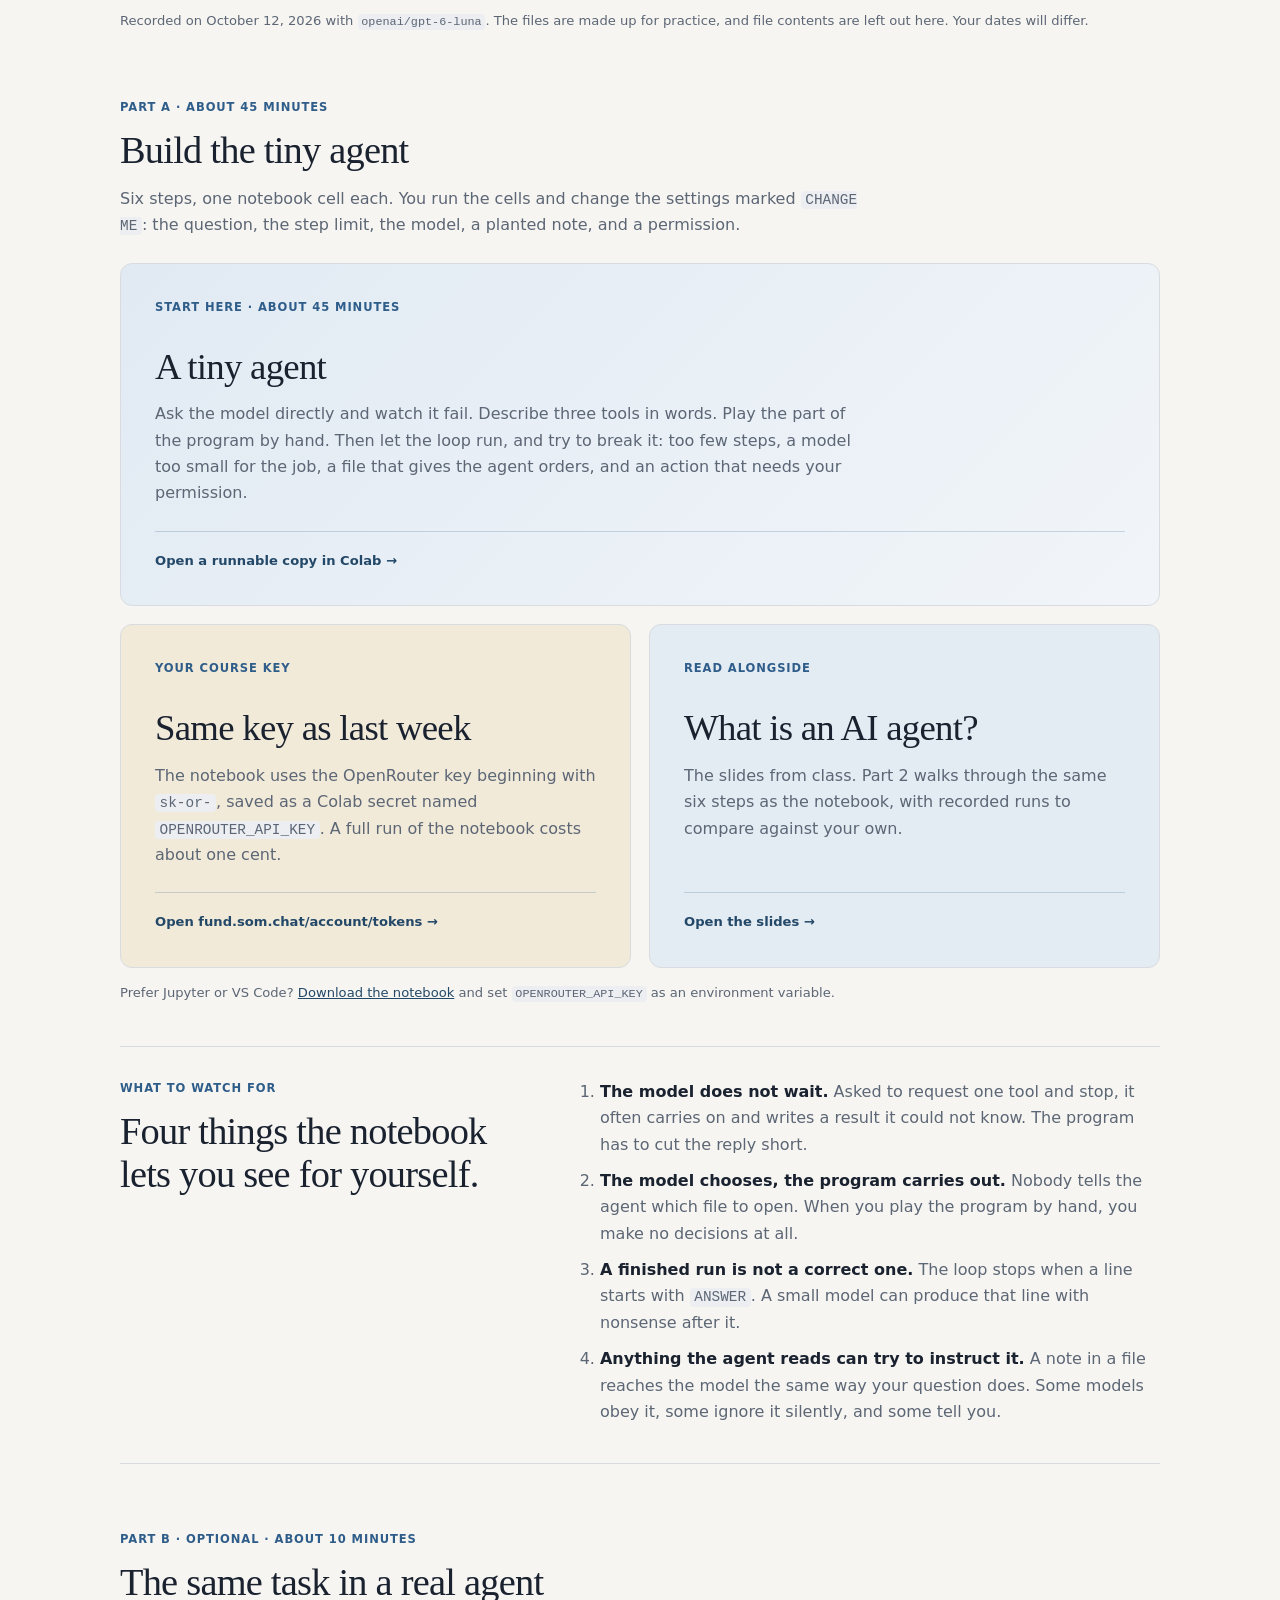
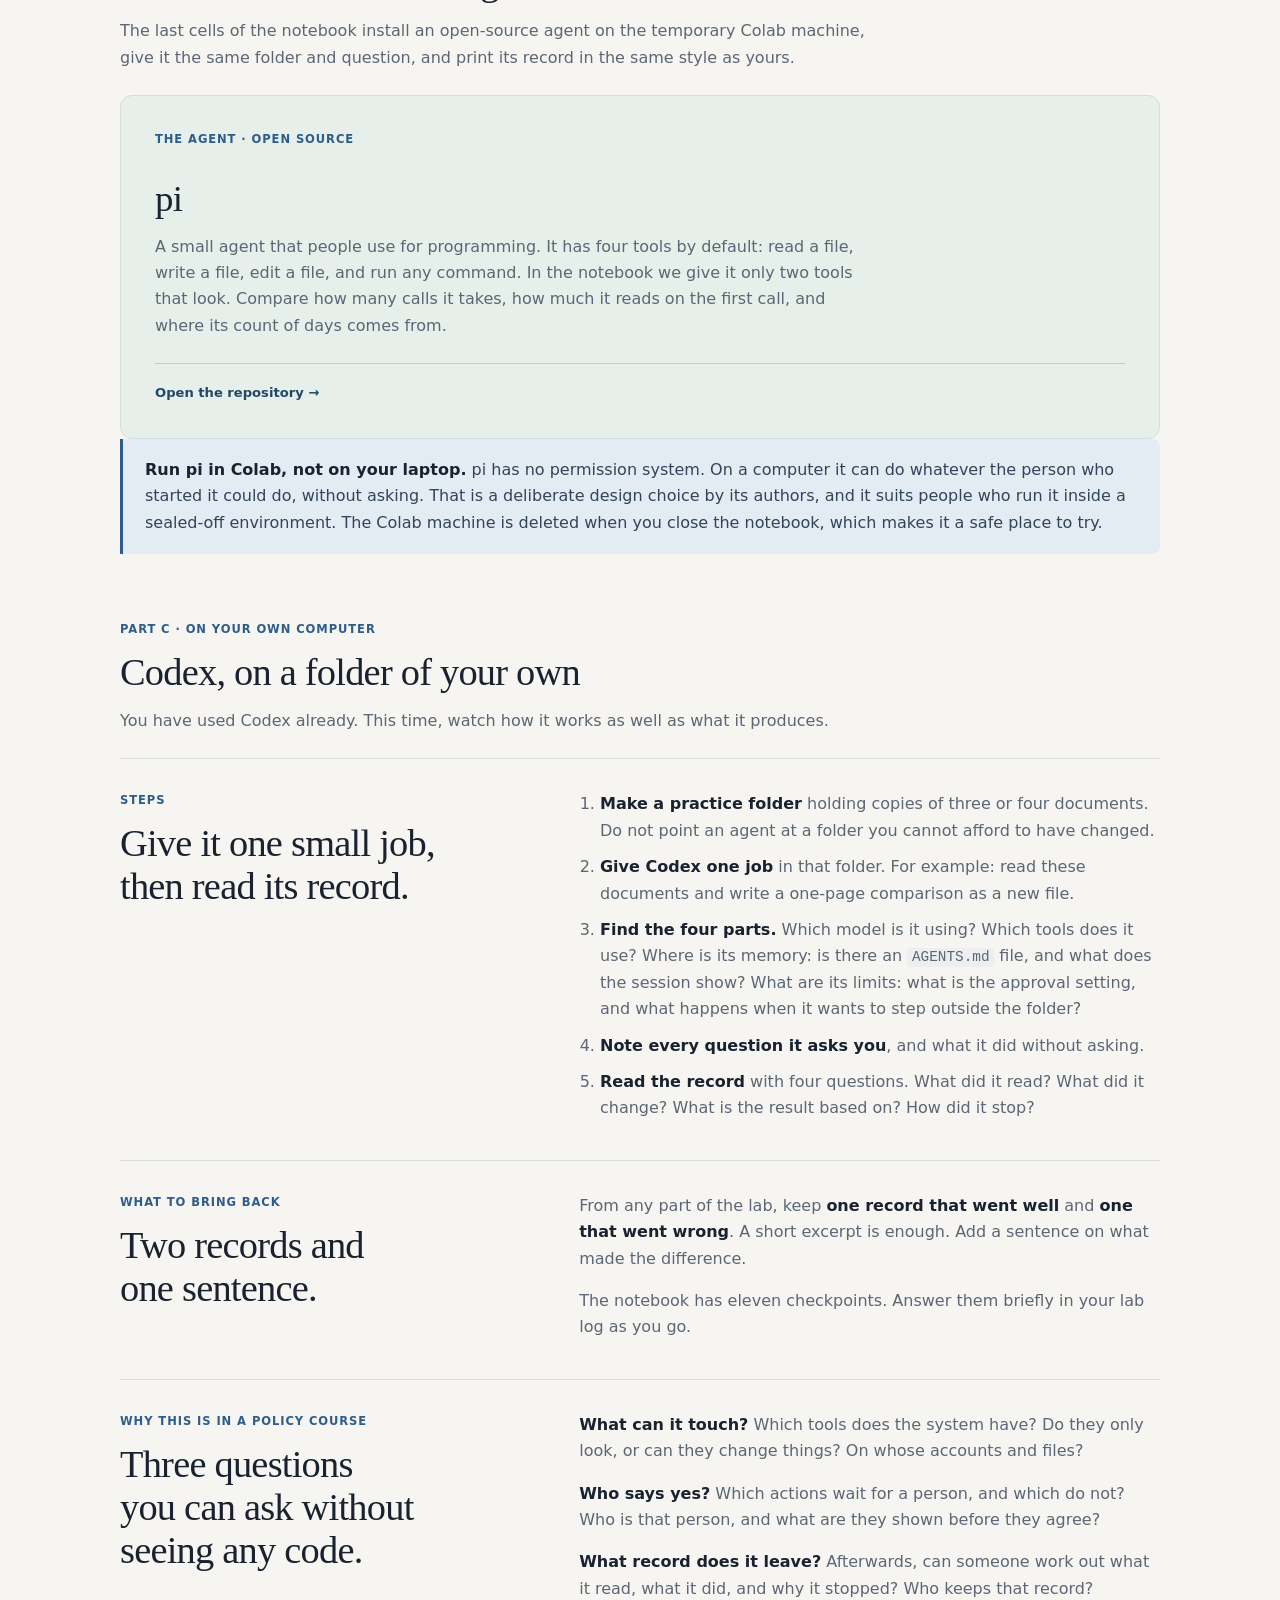
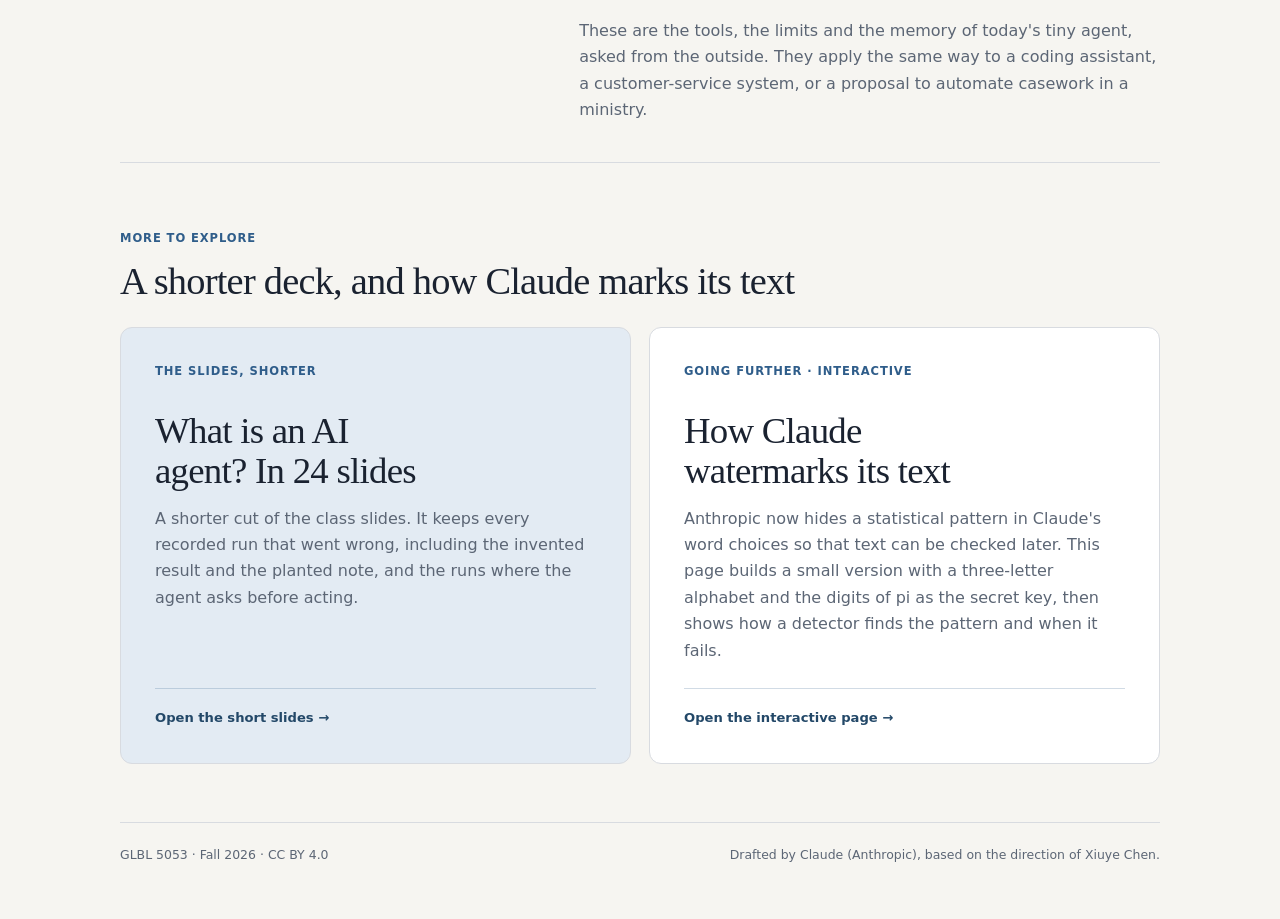
==== commit aff97a72: "Week 6: add the short slides and the watermarking page Add a "More to explore" section at the bottom" ====
--- a/week-06/index.html
+++ b/week-06/index.html
@@ -191,6 +191,25 @@
       </div>
     </section>
 
+    <div class="section-heading">
+      <p class="eyebrow">More to explore</p>
+      <h2>A shorter deck, and how Claude marks its text</h2>
+    </div>
+    <section class="cards" aria-label="More to explore">
+      <a class="card tint" href="what-is-an-agent-short.html">
+        <span class="tag">The slides, shorter</span>
+        <h3>What is an AI agent? In 24 slides</h3>
+        <p>A shorter cut of the class slides. It keeps every recorded run that went wrong, including the invented result and the planted note, and the runs where the agent asks before acting.</p>
+        <span class="go">Open the short slides →</span>
+      </a>
+      <a class="card" href="watermarking.html">
+        <span class="tag">Going further · interactive</span>
+        <h3>How Claude watermarks its text</h3>
+        <p>Anthropic now hides a statistical pattern in Claude's word choices so that text can be checked later. This page builds a small version with a three-letter alphabet and the digits of pi as the secret key, then shows how a detector finds the pattern and when it fails.</p>
+        <span class="go">Open the interactive page →</span>
+      </a>
+    </section>
+
     <footer>
       <span>GLBL 5053 · Fall 2026 · CC BY 4.0</span>
       <span>Drafted by Claude (Anthropic), based on the direction of Xiuye Chen.</span>
